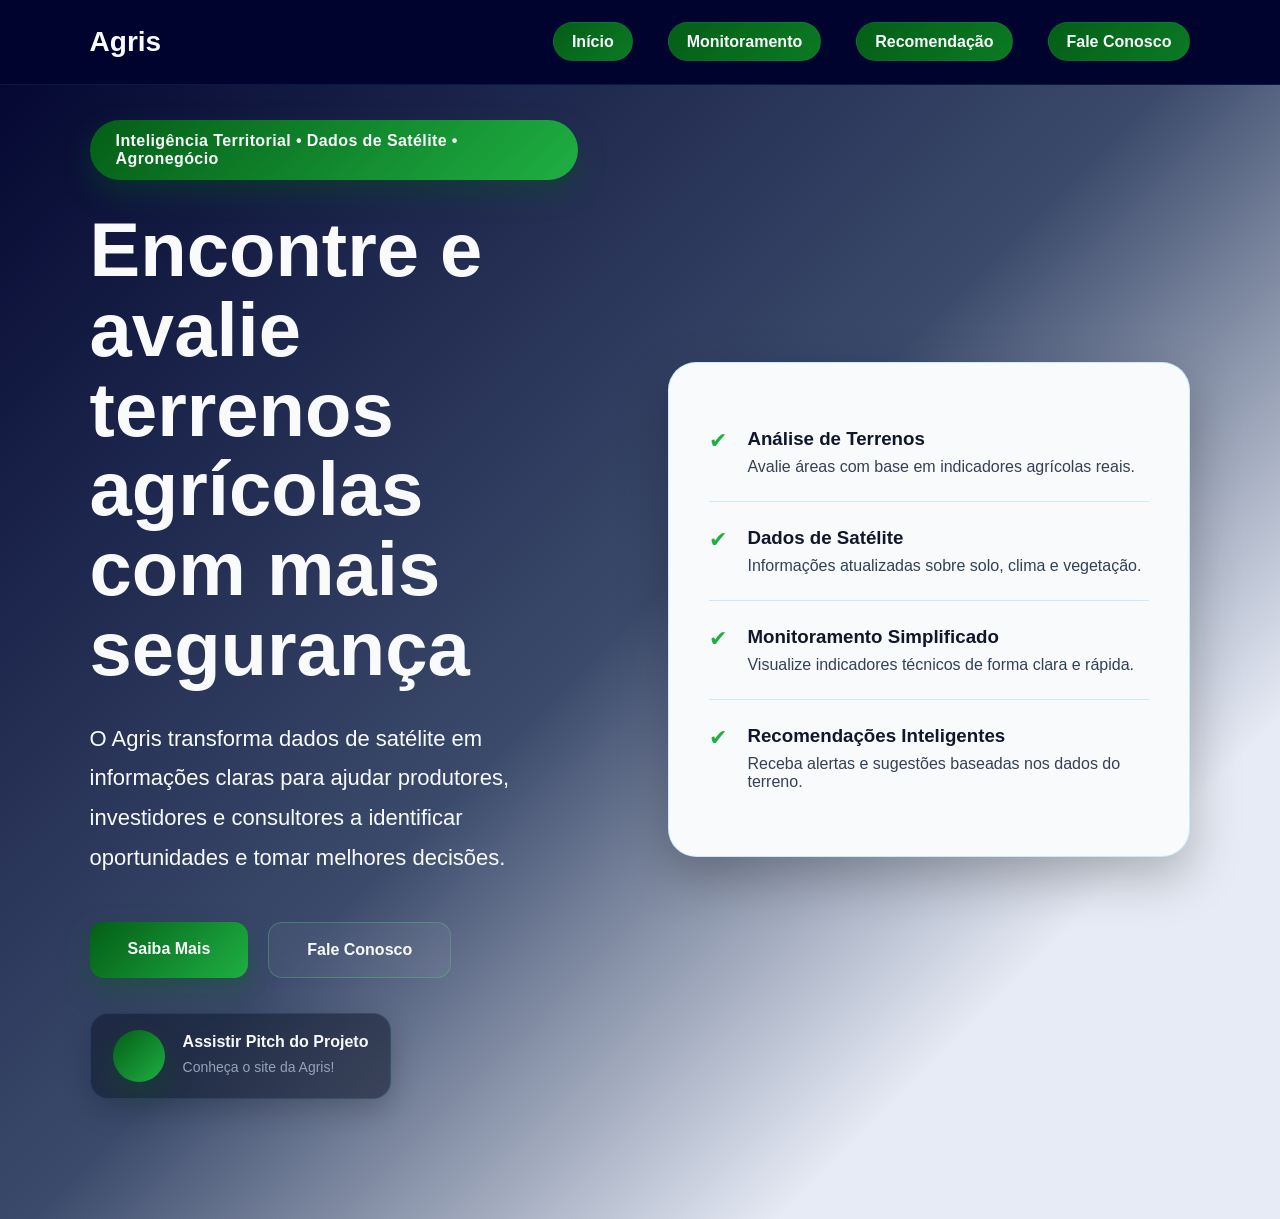
==== index.html @ 7a719800 "feat(frontend): cria e estiliza seção início" ====
<!DOCTYPE html>
<html lang="pt-br">
<head>
    <meta charset="UTF-8">
    <meta name="viewport" content="width=device-width, initial-scale=1.0">
    <title>Agris | Início</title>

    <!-- Chamada da CSS -->
    <link rel="stylesheet" href="./css/inicio.css">

    <!-- Chamada do JS -->
    <script defer src="./js/inicio.js"></script>

    
</head>
<body>
<!-- =========================================================
HEADER
========================================================= -->

<header>

    <nav>

        <div class="logo">

            Agris

        </div>

        <ul>

            <li><a href="#Home">Início</a></li>

            <li><a href="#Monitoramento">Monitoramento</a></li>

            <li><a href="#Recomendacao">Recomendação</a></li>

            <li><a href="#Contato">Fale Conosco</a></li>

        </ul>

    </nav>

</header>


<!-- =========================================================
HOME
========================================================= -->

<section id="Home">

    <div class="home-content">

        <!-- LEFT -->

        <div class="home-left slide-left">

            <span class="tag-home">

                Inteligência Territorial • Dados de Satélite • Agronegócio

            </span>

            <h1>

                Encontre e avalie terrenos agrícolas com mais segurança

            </h1>

            <p>

                O Agris transforma dados de satélite em informações claras
                para ajudar produtores, investidores e consultores a
                identificar oportunidades e tomar melhores decisões.

            </p>

            <div class="home-buttons">

                <a href="#ComoFunciona" class="btn-home">

                    Saiba Mais

                </a>

                <a href="#Contato" class="btn-outline">

                    Fale Conosco

                </a>

            </div>

            <!-- PITCH VÍDEO -->

            <a
                href="https://youtu.be/isTq67tw6sQ"
                target="_blank"
                class="pitch-link fade-in">

                <span class="play-icon">

                    <i class="bi bi-youtube"></i>

                </span>

                <div>

                    <strong>

                        Assistir Pitch do Projeto

                    </strong>

                    <p>Conheça o site da Agris!</p>

                </div>

            </a>

        </div>


        <!-- RIGHT -->

        <div class="home-right slide-right">

            <div class="home-card fade-in">

                <span>✔</span>

                <div>

                    <h3>Análise de Terrenos</h3>

                    <p>Avalie áreas com base em indicadores agrícolas reais.</p>

                </div>

            </div>


            <div class="home-card fade-in">

                <span>✔</span>

                <div>

                    <h3>Dados de Satélite</h3>

                    <p>Informações atualizadas sobre solo, clima e vegetação.</p>

                </div>

            </div>


            <div class="home-card fade-in">

                <span>✔</span>

                <div>

                    <h3>Monitoramento Simplificado</h3>

                    <p>Visualize indicadores técnicos de forma clara e rápida.</p>

                </div>

            </div>


            <div class="home-card fade-in">

                <span>✔</span>

                <div>

                    <h3>Recomendações Inteligentes</h3>

                    <p>Receba alertas e sugestões baseadas nos dados do terreno.</p>

                </div>

            </div>

        </div>

    </div>

</section>
</body>
</html>
---- css/inicio.css ----
/* =========================================================
RESET
========================================================= */

*{
    margin:0;
    padding:0;
    box-sizing:border-box;
}

html{
    scroll-behavior:smooth;
}

body{
    font-family: 'Inter', 'Roboto', 'Arial', sans-serif;
    overflow-x:hidden;
    color:#F8FAFC;
    background:#00032e;
}


/* =========================================================
NAVBAR
========================================================= */


/* NAV CONTAINER */

nav{

    position:fixed;

    top:0;
    left:0;

    width:100%;

    height:85px;

    padding:0 7%;

    display:flex;

    justify-content:space-between;

    align-items:center;

    z-index:1000;

    background: #00032e;

    backdrop-filter:blur(14px);

    border-bottom:1px solid rgba(56,189,248,0.12);

    transition:0.3s ease;
}


/* LOGO */

.logo{

    color:#F8FAFC;

    font-size:28px;

    font-weight:700;
}


/* NAV LINKS */

nav ul{

    display:flex;

    gap:35px;

    list-style:none;
}

nav ul li a{

    color:#F8FAFC;

    text-decoration:none;

    font-weight:600;

    position:relative;

    transition:0.3s ease;

    padding:10px 18px;

    border-radius:999px;

    background:linear-gradient(
        135deg,
        #045E17,
        #0B7A24
    );

    border:1px solid rgba(56,189,248,0.08);
}


nav ul li a:hover{

     background:linear-gradient(
        135deg,
        #045E17,
        #1FAF43
    );

    transform:translateY(-2px);
}

nav ul li a:hover::after{

    width:100%;
}


/* =========================================================
GLOBAL SECTIONS
========================================================= */

section{

    padding:120px 7%;
}


/* =========================================================
GLOBAL SECTION TAGS
========================================================= */

.tag-home,
.section-tag{

    display:inline-block;

    padding:12px 26px;

    border-radius:40px;

    background:linear-gradient(
    135deg,
    #045E17,
    #1FAF43
    );

    color:#F8FAFC;

    font-weight:600;

    letter-spacing:0.4px;

    margin-bottom:30px;

    border:none;

    box-shadow:
    0 12px 28px rgba(4,94,23,0.35);
}


/* =========================================================
SECTION TOP
========================================================= */


/* SECTION HEADER */

.section-top{

    text-align:center;

    margin-bottom:80px;
}


/* SECTION TITLE */

.section-top h2{

    font-size:58px;

    margin-bottom:20px;

    color:#F8FAFC;
}


/* SECTION DESCRIPTION */

.section-top p{

    font-size:20px;

    max-width:850px;

    margin:0 auto;

    line-height:1.8;

    color:#94A3B8;
}


/* PLATFORM TEXT */

#Plataforma .section-top h2,
#Plataforma .section-top p{

    color:#F8FAFC;
}


/* =========================================================
HOME
========================================================= */


/* HOME SECTION */

#Home{

    min-height:100vh;

    display:flex;

    align-items:center;

    background:
    linear-gradient(
        135deg,
        #00032e 0%,
        #3b4a6b 50%,
        #e6ebf5 80%
    );
}


/* HOME CONTENT */

.home-content{

    width:100%;

    display:flex;

    justify-content:space-between;

    align-items:center;

    gap:90px;
}


/* HOME LEFT */

.home-left{

    flex:1;

    color:#F8FAFC;
}


/* HOME TITLE */

.home-left h1{

    font-size:76px;

    line-height:1.05;

    margin-bottom:30px;
}


/* HOME DESCRIPTION */

.home-left p{

    font-size:22px;

    line-height:1.8;

    max-width:650px;

    color:#F8FAFC;

    margin-bottom:45px;
}


/* HOME BUTTONS */

.home-buttons{

    display:flex;

    gap:20px;

    flex-wrap:wrap;
}


/* HOME BUTTON */

.btn-home,
.btn-outline{

    padding:18px 38px;

    border-radius:14px;

    text-decoration:none;

    font-weight:600;

    transition:0.3s ease;
}


/* PRIMARY BUTTON */

.btn-home{

    background:linear-gradient(
        135deg,
        #045E17,
        #1FAF43
    );

    color: #F8FAFC;

    box-shadow:
    0 12px 28px rgba(4,94,23,0.35);
}

.btn-home:hover{

    background:linear-gradient(
        135deg,
        #034611,
        #138B31
    );

    transform:translateY(-3px);
}


/* OUTLINE BUTTON */

.btn-outline{

    border:1px solid rgba(79,212,110,0.35);

    color:#F8FAFC;

    background:rgba(255,255,255,0.05);

    backdrop-filter:blur(8px);
}

.btn-outline:hover{

    background:rgba(79,212,110,0.12);

    color: #F8FAFC;
}


/* HOME RIGHT */

.home-right{

    flex: 0.9;

    padding: 40px;

    border-radius: 28px;

    background: #F8FAFC;

    border: 1px solid rgba(56, 189, 248, 0.25);

    backdrop-filter: blur(16px);

    box-shadow:
    0 20px 50px rgba(0,0,0,0.25);
}


/* HOME CARD */

.home-card{

    display:flex;

    gap:20px;

    padding:25px 0;

    border-bottom:1px solid rgba(56,189,248,0.25);
}

.home-card:last-child{

    border-bottom:none;
}

.home-card span{

    color: #1FAF43;

    font-size:22px;
}

.home-card h3{

    color:#0F172A;

    margin-bottom:8px;
}

.home-card p{

    color: #334155;
}

/* =========================================================
PITCH VIDEO
========================================================= */

.pitch-link{

    margin-top:35px;

    display:flex;

    align-items:center;

    gap:18px;

    width:fit-content;

    padding:16px 22px;

    border-radius:18px;

    text-decoration:none;

    background:rgba(15,23,42,0.55);

    border:1px solid rgba(56,189,248,0.15);

    backdrop-filter:blur(10px);

    transition:0.35s ease;

    box-shadow:
    0 10px 30px rgba(0,0,0,0.20);
}

.pitch-link:hover{

    transform:translateY(-4px);

    background:rgba(30,41,59,0.65);

    border:1px solid rgba(56,189,248,0.25);
}


/* PLAY ICON */

.play-icon{

    width:52px;
    height:52px;

    border-radius:50%;

    background:linear-gradient(
    135deg,
    #045E17,
    #1FAF43
    );

    color:#F8FAFC;

    display:flex;

    justify-content:center;

    align-items:center;

    font-size:20px;

    box-shadow:
    0 12px 28px rgba(4,94,23,0.35);
}


/* TEXTOS */

.pitch-link strong{

    display:block;

    color:#F8FAFC;

    font-size:16px;

    margin-bottom:4px;
}

.pitch-link p{

    color:#94A3B8;

    font-size:14px;

    margin:0;
}
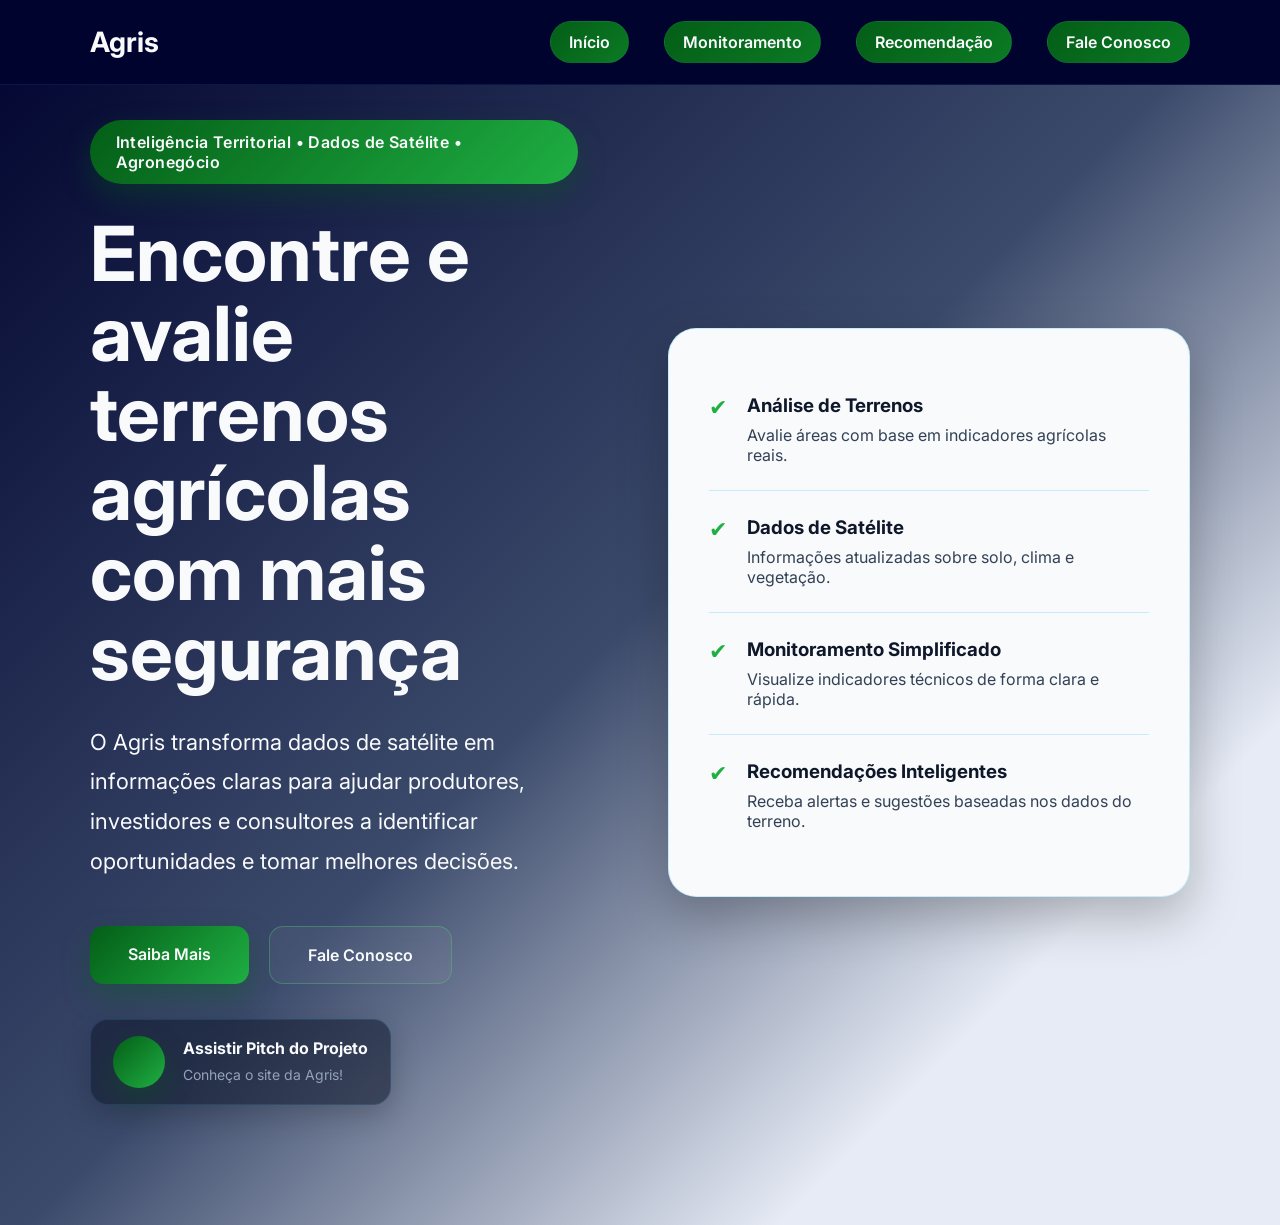
==== commit 198ea2ea: "feat(frontend): cria secao fale conosco e integra ajustes na home" ====
--- a/index.html
+++ b/index.html
@@ -11,8 +11,12 @@
     <!-- Chamada do JS -->
     <script defer src="./js/inicio.js"></script>
 
-    
+    <!-- Chamada do Google Fonts -->
+    <link href="https://fonts.googleapis.com/css2?family=Inter:wght@400;600&family=Roboto:wght@400;500&display=swap" rel="stylesheet">
+
 </head>
+
+
 <body>
 <!-- =========================================================
 HEADER
@@ -36,7 +40,7 @@
 
             <li><a href="#Recomendacao">Recomendação</a></li>
 
-            <li><a href="#Contato">Fale Conosco</a></li>
+            <li><a href="./faleconosco.html">Fale Conosco</a></li>
 
         </ul>
 
@@ -57,19 +61,19 @@
 
         <div class="home-left slide-left">
 
-            <span class="tag-home">
+            <span class="tag-home fade-in">
 
                 Inteligência Territorial • Dados de Satélite • Agronegócio
 
             </span>
 
-            <h1>
+            <h1 class="fade-in">
 
                 Encontre e avalie terrenos agrícolas com mais segurança
 
             </h1>
 
-            <p>
+            <p class="fade-in">
 
                 O Agris transforma dados de satélite em informações claras
                 para ajudar produtores, investidores e consultores a
--- a/css/inicio.css
+++ b/css/inicio.css
@@ -529,4 +529,92 @@
     font-size:14px;
 
     margin:0;
+}
+
+/* =========================================================
+ANIMAÇÕES
+========================================================= */
+
+.fade-in,
+.slide-left,
+.slide-right,
+.zoom-in{
+    opacity:0;
+    transition:opacity 1s ease, transform 1s ease;
+}
+
+/* FADE */
+.fade-in{ transform:translateY(40px); }
+
+/* SLIDE LEFT */
+.slide-left{ transform:translateX(-80px); }
+
+/* SLIDE RIGHT */
+.slide-right{ transform:translateX(80px); }
+
+/* ZOOM */
+.zoom-in{ transform:scale(0.85); }
+
+/* ACTIVE STATE */
+.visible{
+    opacity:1;
+    transform:translate(0,0) scale(1);
+}
+
+/* =========================================================
+RESPONSIVIDADE
+========================================================= */
+
+@media (max-width:1200px){
+    .home-left h1{ font-size:64px; }
+    .home-left p{ font-size:20px; }
+}
+
+@media (max-width:992px){
+    .home-content{
+        flex-direction:column;
+        align-items:center;
+        text-align:center;
+        gap:40px;
+    }
+    .home-left, .home-right{
+        width:100%;
+    }
+    .home-left h1{ font-size:52px; }
+    .home-left p{ font-size:18px; }
+    .home-right{ padding:30px; }
+}
+
+@media (max-width:768px){
+    section{ padding:90px 6%; }
+    .section-top h2{ font-size:38px; }
+    .section-top p{ font-size:17px; }
+    .home-left h1{ font-size:44px; }
+    .home-left p{ font-size:16px; }
+    .home-right{ padding:20px; }
+    .home-card{
+        flex-direction:column;
+        align-items:flex-start;
+        text-align:left;
+        gap:12px;
+    }
+}
+
+@media (max-width:480px){
+    .section-top h2{ font-size:32px; }
+    .section-top p{ font-size:15px; }
+    .section-tag{
+        font-size:12px;
+        padding:10px 20px;
+    }
+    .home-left h1{
+        font-size:32px;
+        line-height:1.2;
+    }
+    .home-left p{ font-size:14px; }
+    .btn-home, .btn-outline{
+        width:100%;
+        text-align:center;
+    }
+    .home-content{ gap:30px; }
 }
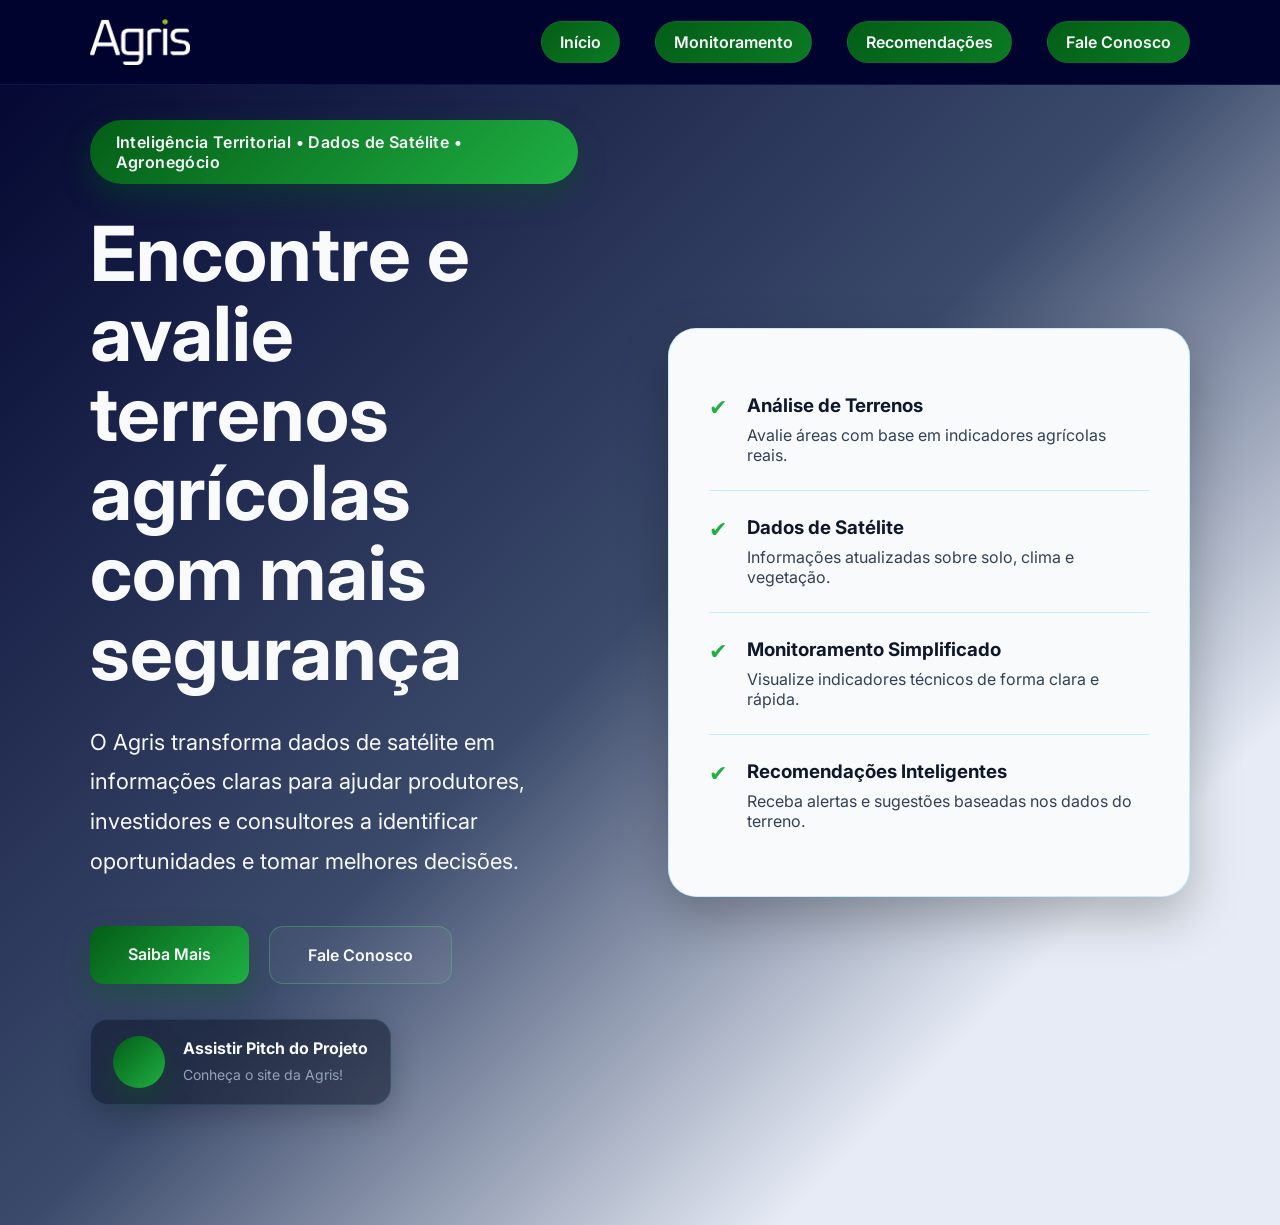
==== commit cfe73c2b: "feat: adiciona logo; corrige menus de monitoramento e recomendacoes; desativa animacao pelo js do in" ====
--- a/index.html
+++ b/index.html
@@ -22,169 +22,164 @@
 HEADER
 ========================================================= -->
 
-<header>
+    <header>
 
-    <nav>
+        <nav>
 
-        <div class="logo">
+            <img src="./img/agris-logo-branco2.png" alt="Agris Logo" class="logo">
 
-            Agris
+            <ul>
 
-        </div>
+                <li><a href="index.html">Início</a></li>
+                <li><a href="monitoramento.html">Monitoramento</a></li>
+                <li><a href="recomendacoes.html">Recomendações</a></li>
+                <li><a href="faleconosco.html">Fale Conosco</a></li>
 
-        <ul>
+            </ul>
 
-            <li><a href="#Home">Início</a></li>
+        </nav>
 
-            <li><a href="#Monitoramento">Monitoramento</a></li>
-
-            <li><a href="#Recomendacao">Recomendação</a></li>
-
-            <li><a href="./faleconosco.html">Fale Conosco</a></li>
-
-        </ul>
-
-    </nav>
-
-</header>
+    </header>
 
 
 <!-- =========================================================
 HOME
 ========================================================= -->
 
-<section id="Home">
+    <section id="Home">
 
-    <div class="home-content">
+        <div class="home-content">
 
-        <!-- LEFT -->
+            <!-- LEFT -->
 
-        <div class="home-left slide-left">
+            <div class="home-left slide-left">
 
-            <span class="tag-home fade-in">
+                <span class="tag-home fade-in">
 
-                Inteligência Territorial • Dados de Satélite • Agronegócio
+                    Inteligência Territorial • Dados de Satélite • Agronegócio
 
-            </span>
+                </span>
 
-            <h1 class="fade-in">
+                <h1 class="fade-in">
 
-                Encontre e avalie terrenos agrícolas com mais segurança
+                    Encontre e avalie terrenos agrícolas com mais segurança
 
-            </h1>
+                </h1>
 
-            <p class="fade-in">
+                <p class="fade-in">
 
-                O Agris transforma dados de satélite em informações claras
-                para ajudar produtores, investidores e consultores a
-                identificar oportunidades e tomar melhores decisões.
+                    O Agris transforma dados de satélite em informações claras
+                    para ajudar produtores, investidores e consultores a
+                    identificar oportunidades e tomar melhores decisões.
 
-            </p>
+                </p>
 
-            <div class="home-buttons">
+                <div class="home-buttons">
 
-                <a href="#ComoFunciona" class="btn-home">
+                    <a href="#ComoFunciona" class="btn-home">
 
-                    Saiba Mais
+                        Saiba Mais
 
-                </a>
+                    </a>
 
-                <a href="#Contato" class="btn-outline">
+                    <a href="#Contato" class="btn-outline">
 
-                    Fale Conosco
+                        Fale Conosco
+
+                    </a>
+
+                </div>
+
+                <!-- PITCH VÍDEO -->
+
+                <a
+                    href="https://youtu.be/isTq67tw6sQ"
+                    target="_blank"
+                    class="pitch-link fade-in">
+
+                    <span class="play-icon">
+
+                        <i class="bi bi-youtube"></i>
+
+                    </span>
+
+                    <div>
+
+                        <strong>
+
+                            Assistir Pitch do Projeto
+
+                        </strong>
+
+                        <p>Conheça o site da Agris!</p>
+
+                    </div>
 
                 </a>
 
             </div>
 
-            <!-- PITCH VÍDEO -->
 
-            <a
-                href="https://youtu.be/isTq67tw6sQ"
-                target="_blank"
-                class="pitch-link fade-in">
+            <!-- RIGHT -->
 
-                <span class="play-icon">
+            <div class="home-right slide-right visible">
 
-                    <i class="bi bi-youtube"></i>
+                <div class="home-card fade-in">
 
-                </span>
+                    <span>✔</span>
 
-                <div>
+                    <div>
 
-                    <strong>
+                        <h3>Análise de Terrenos</h3>
 
-                        Assistir Pitch do Projeto
+                        <p>Avalie áreas com base em indicadores agrícolas reais.</p>
 
-                    </strong>
-
-                    <p>Conheça o site da Agris!</p>
+                    </div>
 
                 </div>
 
-            </a>
 
-        </div>
+                <div class="home-card fade-in">
 
+                    <span>✔</span>
 
-        <!-- RIGHT -->
+                    <div>
 
-        <div class="home-right slide-right">
+                        <h3>Dados de Satélite</h3>
 
-            <div class="home-card fade-in">
+                        <p>Informações atualizadas sobre solo, clima e vegetação.</p>
 
-                <span>✔</span>
-
-                <div>
-
-                    <h3>Análise de Terrenos</h3>
-
-                    <p>Avalie áreas com base em indicadores agrícolas reais.</p>
+                    </div>
 
                 </div>
 
-            </div>
 
+                <div class="home-card fade-in">
 
-            <div class="home-card fade-in">
+                    <span>✔</span>
 
-                <span>✔</span>
+                    <div>
 
-                <div>
+                        <h3>Monitoramento Simplificado</h3>
 
-                    <h3>Dados de Satélite</h3>
+                        <p>Visualize indicadores técnicos de forma clara e rápida.</p>
 
-                    <p>Informações atualizadas sobre solo, clima e vegetação.</p>
+                    </div>
 
                 </div>
 
-            </div>
 
+                <div class="home-card fade-in">
 
-            <div class="home-card fade-in">
+                    <span>✔</span>
 
-                <span>✔</span>
+                    <div>
 
-                <div>
+                        <h3>Recomendações Inteligentes</h3>
 
-                    <h3>Monitoramento Simplificado</h3>
+                        <p>Receba alertas e sugestões baseadas nos dados do terreno.</p>
 
-                    <p>Visualize indicadores técnicos de forma clara e rápida.</p>
-
-                </div>
-
-            </div>
-
-
-            <div class="home-card fade-in">
-
-                <span>✔</span>
-
-                <div>
-
-                    <h3>Recomendações Inteligentes</h3>
-
-                    <p>Receba alertas e sugestões baseadas nos dados do terreno.</p>
+                    </div>
 
                 </div>
 
@@ -192,8 +187,6 @@
 
         </div>
 
-    </div>
-
-</section>
+    </section>
 </body>
 </html>
--- a/css/inicio.css
+++ b/css/inicio.css
@@ -24,6 +24,10 @@
 NAVBAR
 ========================================================= */
 
+/* logo */
+.logo {
+    width: 100px;
+}
 
 /* NAV CONTAINER */
 
@@ -55,18 +59,6 @@
     border-bottom:1px solid rgba(56,189,248,0.12);
 
     transition:0.3s ease;
-}
-
-
-/* LOGO */
-
-.logo{
-
-    color:#F8FAFC;
-
-    font-size:28px;
-
-    font-weight:700;
 }
 
 
@@ -535,25 +527,25 @@
 ANIMAÇÕES
 ========================================================= */
 
-.fade-in,
+/* .fade-in,
 .slide-left,
 .slide-right,
 .zoom-in{
     opacity:0;
     transition:opacity 1s ease, transform 1s ease;
-}
+} */
 
 /* FADE */
-.fade-in{ transform:translateY(40px); }
+/* .fade-in{ transform:translateY(40px); } */
 
 /* SLIDE LEFT */
-.slide-left{ transform:translateX(-80px); }
+/* .slide-left{ transform:translateX(-80px); } */
 
 /* SLIDE RIGHT */
-.slide-right{ transform:translateX(80px); }
+/* .slide-right{ transform:translateX(80px); } */
 
 /* ZOOM */
-.zoom-in{ transform:scale(0.85); }
+/* .zoom-in{ transform:scale(0.85); } */
 
 /* ACTIVE STATE */
 .visible{
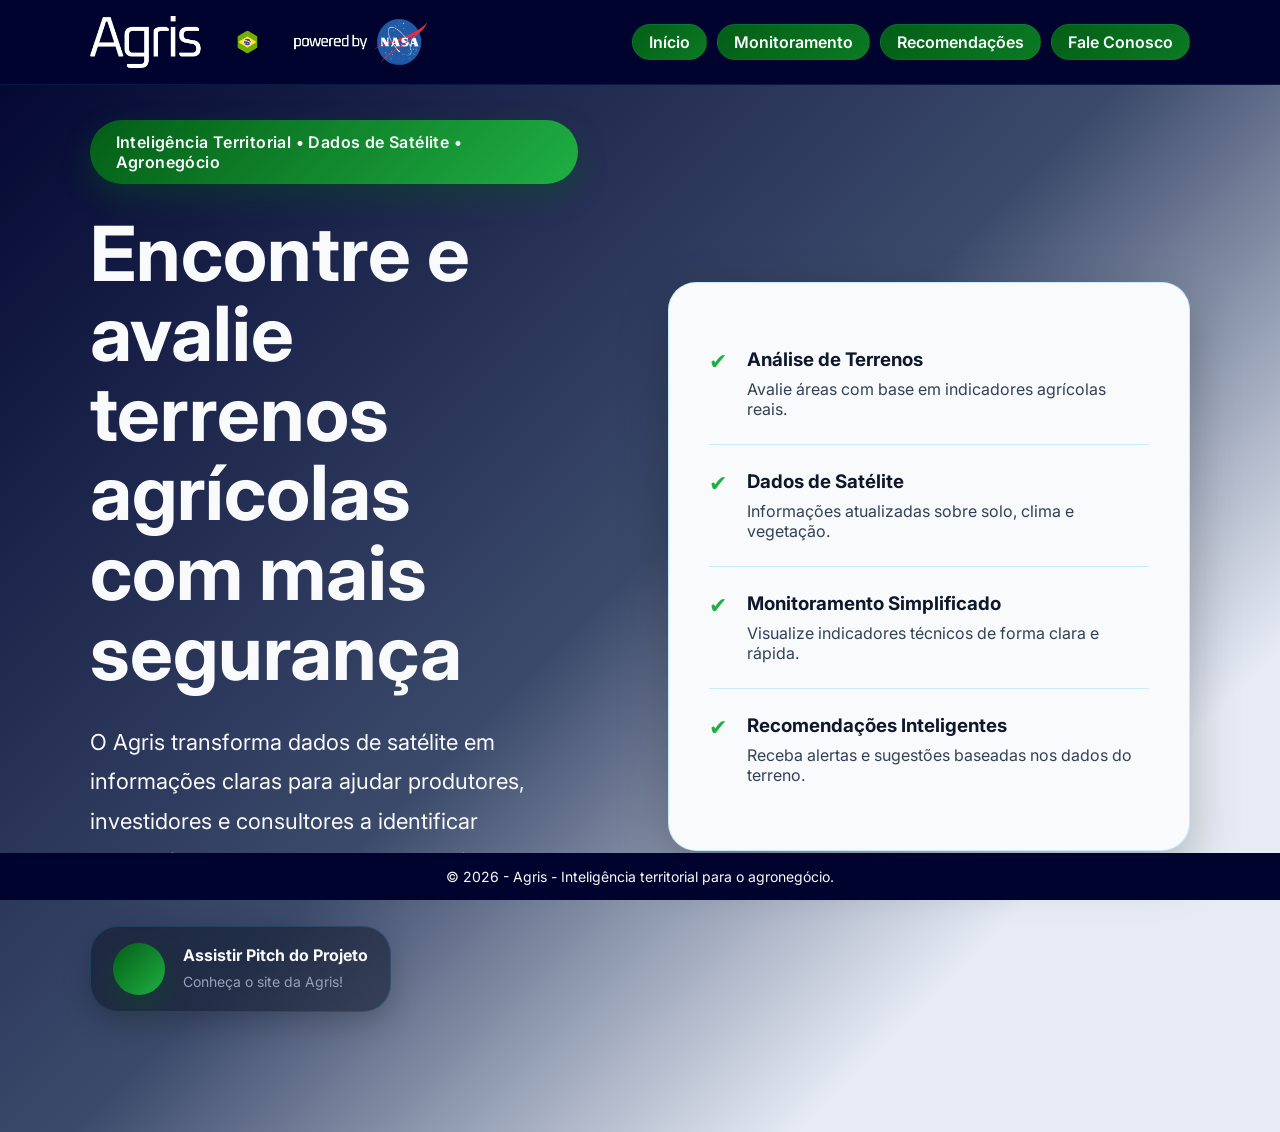
==== commit e3863f61: "feat: modifica css geral; corrige menus; adiciona footer" ====
--- a/index.html
+++ b/index.html
@@ -26,7 +26,7 @@
 
         <nav>
 
-            <img src="./img/agris-logo-branco2.png" alt="Agris Logo" class="logo">
+            <img src="./img/agris-logo-nasa.png" alt="Agris Logo" class="logo">
 
             <ul>
 
@@ -74,21 +74,7 @@
 
                 </p>
 
-                <div class="home-buttons">
-
-                    <a href="#ComoFunciona" class="btn-home">
-
-                        Saiba Mais
-
-                    </a>
-
-                    <a href="#Contato" class="btn-outline">
-
-                        Fale Conosco
-
-                    </a>
-
-                </div>
+                <!-- Botões removidos conforme solicitado -->
 
                 <!-- PITCH VÍDEO -->
 
@@ -188,5 +174,9 @@
         </div>
 
     </section>
+
+    <footer>
+        <p>© 2026 - Agris - Inteligência territorial para o agronegócio.</p>
+    </footer>
 </body>
-</html>+</html>
--- a/css/inicio.css
+++ b/css/inicio.css
@@ -19,6 +19,12 @@
     background:#00032e;
 }
 
+:root{
+   --btn-color: #045e17;
+   --principal-color:#00032e;
+   --card-radius: 28px;
+}
+
 
 /* =========================================================
 NAVBAR
@@ -26,7 +32,7 @@
 
 /* logo */
 .logo {
-    width: 100px;
+    width: 350px;
 }
 
 /* NAV CONTAINER */
@@ -61,6 +67,22 @@
     transition:0.3s ease;
 }
 
+footer{
+    background-color: #00032e;
+    color: #F8FAFC;
+    text-align: center;
+    padding: 15px 7%;
+    width: 100%;
+    box-sizing: border-box;
+    position: fixed;
+    bottom: 0;
+}
+
+footer p {
+    margin: 0;
+    font-size: 14px;
+}
+
 
 /* NAV LINKS */
 
@@ -68,7 +90,7 @@
 
     display:flex;
 
-    gap:35px;
+    gap:10px;
 
     list-style:none;
 }
@@ -85,7 +107,7 @@
 
     transition:0.3s ease;
 
-    padding:10px 18px;
+    padding:7px 16px;
 
     border-radius:999px;
 
@@ -310,7 +332,7 @@
 
     padding:18px 38px;
 
-    border-radius:14px;
+    border-radius:var(--card-radius);
 
     text-decoration:none;
 
@@ -377,7 +399,7 @@
 
     padding: 40px;
 
-    border-radius: 28px;
+    border-radius: var(--card-radius);
 
     background: #F8FAFC;
 
@@ -445,7 +467,7 @@
 
     padding:16px 22px;
 
-    border-radius:18px;
+    border-radius: var(--card-radius);
 
     text-decoration:none;
 
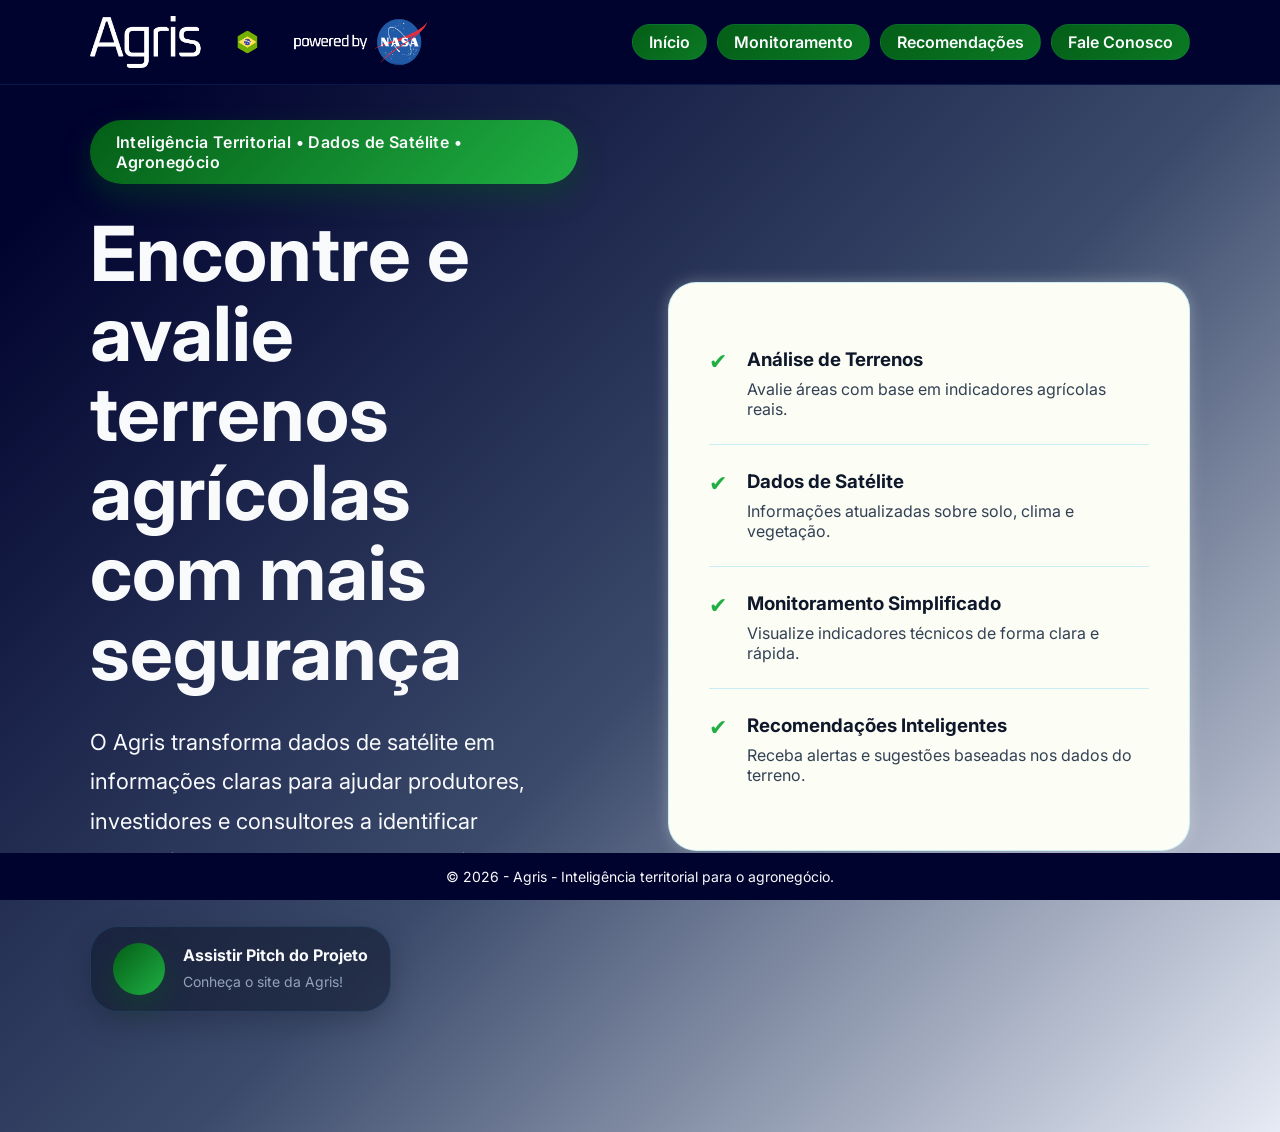
==== commit c30cde04: "feat: adiciona barra de pesquisa; adiciona favicon;  melhora css geral" ====
--- a/index.html
+++ b/index.html
@@ -3,17 +3,11 @@
 <head>
     <meta charset="UTF-8">
     <meta name="viewport" content="width=device-width, initial-scale=1.0">
+    <link rel="shortcut icon" href="./img/favicon.png" type="image/x-icon">
+    <link rel="stylesheet" href="./css/inicio.css">
+    <script defer src="./js/inicio.js"></script>
+    <link href="https://fonts.googleapis.com/css2?family=Inter:wght@400;600&family=Roboto:wght@400;500&display=swap" rel="stylesheet">
     <title>Agris | Início</title>
-
-    <!-- Chamada da CSS -->
-    <link rel="stylesheet" href="./css/inicio.css">
-
-    <!-- Chamada do JS -->
-    <script defer src="./js/inicio.js"></script>
-
-    <!-- Chamada do Google Fonts -->
-    <link href="https://fonts.googleapis.com/css2?family=Inter:wght@400;600&family=Roboto:wght@400;500&display=swap" rel="stylesheet">
-
 </head>
 
 
--- a/css/inicio.css
+++ b/css/inicio.css
@@ -23,6 +23,7 @@
    --btn-color: #045e17;
    --principal-color:#00032e;
    --card-radius: 28px;
+   --card: #fcfdf5;
 }
 
 
@@ -252,9 +253,9 @@
     background:
     linear-gradient(
         135deg,
-        #00032e 0%,
-        #3b4a6b 50%,
-        #e6ebf5 80%
+        #00032e 10%,
+        #3b4a6b 55%,
+        #e6ebf5 100%
     );
 }
 
@@ -401,7 +402,7 @@
 
     border-radius: var(--card-radius);
 
-    background: #F8FAFC;
+    background: var(--card);
 
     border: 1px solid rgba(56, 189, 248, 0.25);
 
@@ -409,6 +410,8 @@
 
     box-shadow:
     0 20px 50px rgba(0,0,0,0.25);
+
+    box-shadow: 0 0 15px #fcfdf548;
 }
 
 
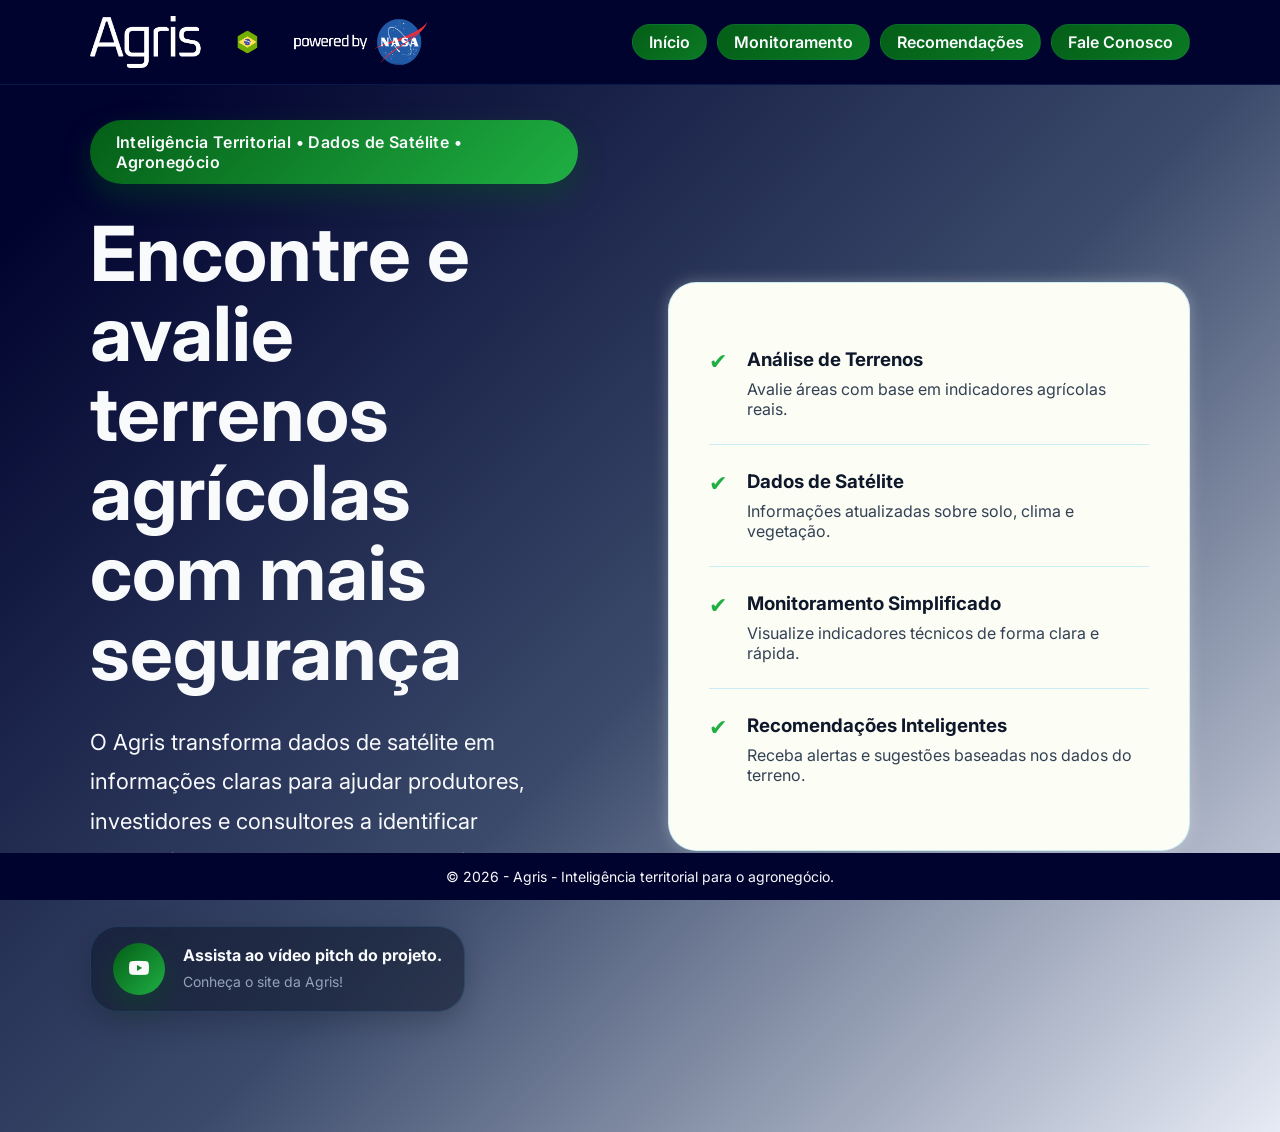
==== commit 41c9630d: "feat(frontend): modifica css minimo para correçao" ====
--- a/index.html
+++ b/index.html
@@ -4,6 +4,7 @@
     <meta charset="UTF-8">
     <meta name="viewport" content="width=device-width, initial-scale=1.0">
     <link rel="shortcut icon" href="./img/favicon.png" type="image/x-icon">
+    <link rel="stylesheet" href="https://cdn.jsdelivr.net/npm/bootstrap-icons@1.11.3/font/bootstrap-icons.min.css">
     <link rel="stylesheet" href="./css/inicio.css">
     <script defer src="./js/inicio.js"></script>
     <link href="https://fonts.googleapis.com/css2?family=Inter:wght@400;600&family=Roboto:wght@400;500&display=swap" rel="stylesheet">
@@ -12,48 +13,27 @@
 
 
 <body>
-<!-- =========================================================
-HEADER
-========================================================= -->
-
     <header>
-
         <nav>
-
             <img src="./img/agris-logo-nasa.png" alt="Agris Logo" class="logo">
-
             <ul>
-
                 <li><a href="index.html">Início</a></li>
                 <li><a href="monitoramento.html">Monitoramento</a></li>
                 <li><a href="recomendacoes.html">Recomendações</a></li>
                 <li><a href="faleconosco.html">Fale Conosco</a></li>
-
             </ul>
-
         </nav>
-
     </header>
-
-
-<!-- =========================================================
-HOME
-========================================================= -->
 
     <section id="Home">
 
         <div class="home-content">
-
-            <!-- LEFT -->
-
             <div class="home-left slide-left">
-
                 <span class="tag-home fade-in">
 
                     Inteligência Territorial • Dados de Satélite • Agronegócio
 
                 </span>
-
                 <h1 class="fade-in">
 
                     Encontre e avalie terrenos agrícolas com mais segurança
@@ -68,105 +48,63 @@
 
                 </p>
 
-                <!-- Botões removidos conforme solicitado -->
-
-                <!-- PITCH VÍDEO -->
-
                 <a
                     href="https://youtu.be/isTq67tw6sQ"
                     target="_blank"
                     class="pitch-link fade-in">
 
                     <span class="play-icon">
-
                         <i class="bi bi-youtube"></i>
-
                     </span>
 
                     <div>
-
                         <strong>
-
-                            Assistir Pitch do Projeto
-
+                            Assista ao vídeo pitch do projeto.
                         </strong>
-
                         <p>Conheça o site da Agris!</p>
-
                     </div>
-
                 </a>
 
             </div>
 
-
-            <!-- RIGHT -->
-
             <div class="home-right slide-right visible">
 
                 <div class="home-card fade-in">
-
                     <span>✔</span>
-
                     <div>
-
                         <h3>Análise de Terrenos</h3>
-
                         <p>Avalie áreas com base em indicadores agrícolas reais.</p>
-
                     </div>
-
                 </div>
 
 
                 <div class="home-card fade-in">
-
                     <span>✔</span>
-
                     <div>
-
                         <h3>Dados de Satélite</h3>
-
                         <p>Informações atualizadas sobre solo, clima e vegetação.</p>
-
                     </div>
-
                 </div>
 
 
                 <div class="home-card fade-in">
-
                     <span>✔</span>
-
                     <div>
-
                         <h3>Monitoramento Simplificado</h3>
-
                         <p>Visualize indicadores técnicos de forma clara e rápida.</p>
-
                     </div>
-
                 </div>
 
 
                 <div class="home-card fade-in">
-
                     <span>✔</span>
-
                     <div>
-
                         <h3>Recomendações Inteligentes</h3>
-
                         <p>Receba alertas e sugestões baseadas nos dados do terreno.</p>
-
                     </div>
-
                 </div>
-
             </div>
-
         </div>
-
     </section>
 
     <footer>
